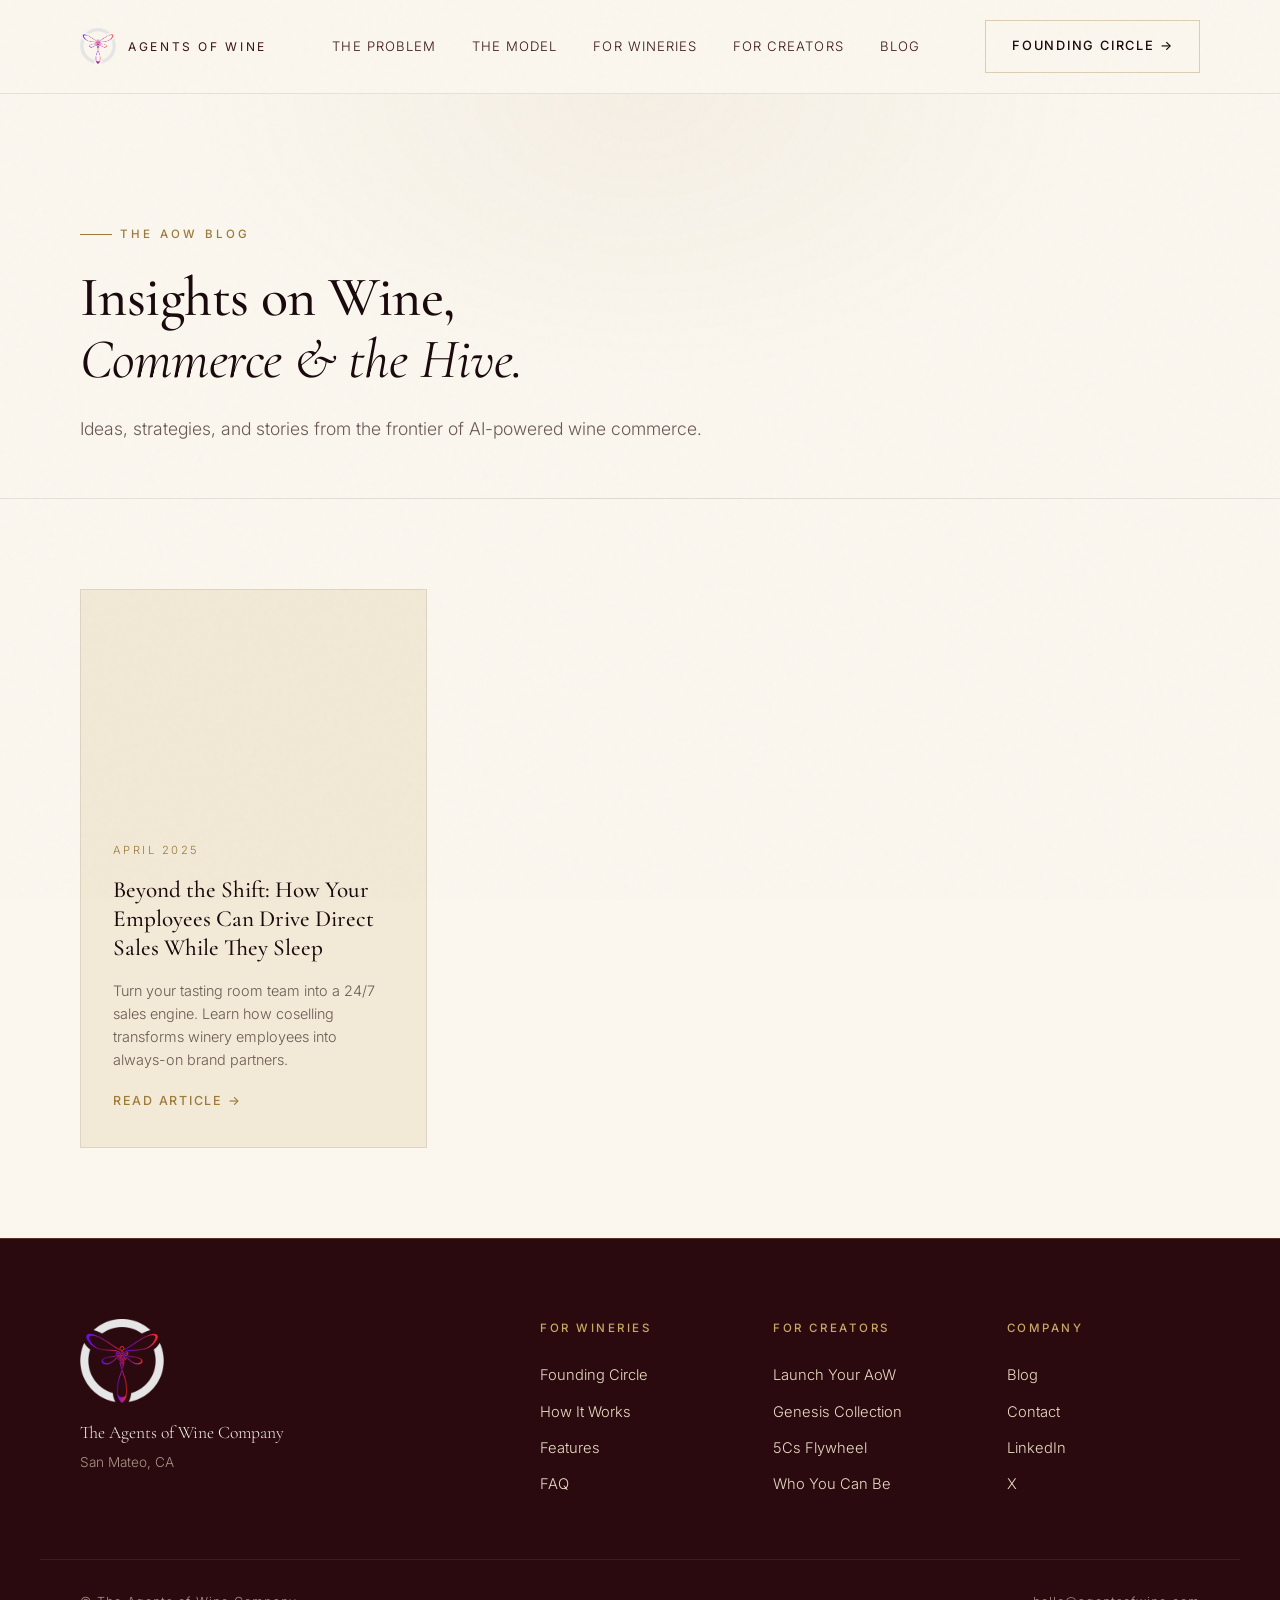
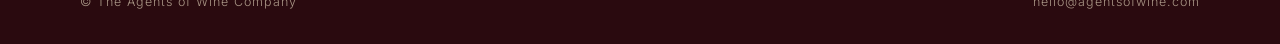
==== blog.html @ 466eae2d "Add blog section with first post: Beyond the Shift New blog index page and first article on turning " ====
<!DOCTYPE html>
<html lang="en">
<head>
  <meta charset="UTF-8" />
  <meta name="viewport" content="width=device-width, initial-scale=1.0" />
  <title>Blog — Agents of Wine</title>
  <meta name="description" content="Insights on the future of wine commerce, AI-powered advocacy, and the coselling revolution." />

  <!-- Open Graph -->
  <meta property="og:site_name" content="Agents of Wine" />
  <meta property="og:title" content="Blog — Agents of Wine" />
  <meta property="og:description" content="Insights on the future of wine commerce, AI-powered advocacy, and the coselling revolution." />
  <meta property="og:type" content="website" />
  <meta property="og:url" content="https://agentsofwine.com/blog.html" />
  <meta property="og:image" content="https://agentsofwine.com/AoW-Logo.png" />
  <meta property="og:image:type" content="image/png" />
  <meta property="og:image:width" content="840" />
  <meta property="og:image:height" content="840" />
  <meta property="og:image:alt" content="Agents of Wine logo" />

  <!-- Twitter -->
  <meta name="twitter:card" content="summary" />
  <meta name="twitter:title" content="Blog �� Agents of Wine" />
  <meta name="twitter:description" content="Insights on the future of wine commerce, AI-powered advocacy, and the coselling revolution." />
  <meta name="twitter:image" content="https://agentsofwine.com/AoW-Logo.png" />

  <link rel="icon" type="image/png" href="/AoW-Logo.png" />
  <link rel="preconnect" href="https://fonts.googleapis.com" />
  <link rel="preconnect" href="https://fonts.gstatic.com" crossorigin />
  <link href="https://fonts.googleapis.com/css2?family=Cormorant+Garamond:ital,wght@0,400;0,500;0,600;0,700;1,400&family=Inter:wght@300;400;500;600&display=swap" rel="stylesheet" />
  <link rel="stylesheet" href="styles.css" />
</head>
<body>

<div class="grain" aria-hidden="true"></div>

<!-- HEADER -->
<header class="site-header">
  <div class="container header-inner">
    <a href="index.html" class="brand">
      <img src="AoW-Logo.png" alt="Agents of Wine" class="brand-logo" />
      <span class="brand-name">Agents of Wine</span>
    </a>
    <nav class="nav" aria-label="Primary">
      <a href="index.html#problem">The Problem</a>
      <a href="index.html#model">The Model</a>
      <a href="index.html#features">For Wineries</a>
      <a href="creators.html">For Creators</a>
      <a href="blog.html">Blog</a>
    </nav>
    <a href="index.html#founding" class="btn btn-ghost">Founding Circle &rarr;</a>
  </div>
</header>

<!-- BLOG INDEX HERO -->
<section class="blog-index-hero">
  <div class="container">
    <span class="label">The AoW Blog</span>
    <h1 class="section-title">
      Insights on Wine,<br/>
      <em class="serif-italic">Commerce &amp; the Hive.</em>
    </h1>
    <p class="section-lede">
      Ideas, strategies, and stories from the frontier of AI-powered wine commerce.
    </p>
  </div>
</section>

<!-- POST LIST -->
<section class="section blog-list-section">
  <div class="container">
    <div class="blog-grid">

      <a href="blog/beyond-the-shift.html" class="blog-card">
        <div class="blog-card-img" style="background-image:url('https://images.unsplash.com/photo-1566903451935-7e8835ed3e97?auto=format&fit=crop&w=900&q=80')"></div>
        <div class="blog-card-body">
          <span class="blog-card-date">April 2025</span>
          <h2>Beyond the Shift: How Your Employees Can Drive Direct Sales While They Sleep</h2>
          <p>Turn your tasting room team into a 24/7 sales engine. Learn how coselling transforms winery employees into always-on brand partners.</p>
          <span class="blog-card-link">Read Article &rarr;</span>
        </div>
      </a>

    </div>
  </div>
</section>

<!-- FOOTER -->
<footer class="site-footer">
  <div class="container footer-inner">
    <div class="footer-brand">
      <img src="AoW-Logo.png" alt="Agents of Wine" class="brand-logo lg" />
      <p class="footer-tag">The Agents of Wine Company</p>
      <p class="footer-meta">San Mateo, CA</p>
    </div>
    <div class="footer-cols">
      <div class="footer-col">
        <h4>For Wineries</h4>
        <a href="index.html#founding">Founding Circle</a>
        <a href="index.html#model">How It Works</a>
        <a href="index.html#features">Features</a>
        <a href="index.html#faq">FAQ</a>
      </div>
      <div class="footer-col">
        <h4>For Creators</h4>
        <a href="creators.html#what">Launch Your AoW</a>
        <a href="creators.html#genesis">Genesis Collection</a>
        <a href="creators.html#flywheel">5Cs Flywheel</a>
        <a href="creators.html#personas">Who You Can Be</a>
      </div>
      <div class="footer-col">
        <h4>Company</h4>
        <a href="blog.html">Blog</a>
        <a href="mailto:hello@agentsofwine.com">Contact</a>
        <a href="#">LinkedIn</a>
        <a href="#">X</a>
      </div>
    </div>
  </div>
  <div class="container footer-bar">
    <span>&copy; The Agents of Wine Company</span>
    <span>hello@agentsofwine.com</span>
  </div>
</footer>

<script src="script.js"></script>
</body>
</html>
---- styles.css ----
/* ============================================================
   Agents of Wine — Editorial Luxury (Ivory + Wine + Gold)
   ============================================================ */

:root {
  /* Surfaces — warm ivory palette (primary) */
  --ink:        #FBF7EF;     /* page body: ivory */
  --oxblood:    #F2E9D6;     /* card surface: warm cream */
  --burgundy:   #E8DCC4;     /* alt surface: deeper cream */
  --wine:       #6B1423;     /* wine accent (unchanged) */

  /* Text on light surfaces */
  --cream:      #1A0A0D;     /* primary text: deep wine-black */
  --parchment:  #3A1519;     /* secondary text: burgundy ink */
  --muted:      #6B5A54;     /* muted body: warm taupe */

  /* Gold — deeper for readability on light */
  --gold:       #9C7A3C;     /* champagne on light */
  --gold-bright:#B8956A;

  /* Rules */
  --rule:       rgba(156, 122, 60, 0.32);
  --rule-soft:  rgba(26, 10, 13, 0.09);

  /* Dark tokens — for hero, final CTA, footer */
  --d-ink:      #0D0608;
  --d-oxblood:  #2A0A0F;
  --d-burgundy: #4A1018;
  --d-cream:    #F5EFE6;
  --d-parchment:#E8DCC4;
  --d-muted:    #A89585;
  --d-gold:     #C9A961;

  /* Type */
  --serif: "Cormorant Garamond", "Playfair Display", Georgia, serif;
  --sans:  "Inter", -apple-system, BlinkMacSystemFont, "Helvetica Neue", sans-serif;

  /* Layout */
  --maxw: 1200px;
  --pad:  clamp(1.25rem, 4vw, 2.5rem);
}

/* Reset */
*, *::before, *::after { box-sizing: border-box; margin: 0; padding: 0; }
html { -webkit-font-smoothing: antialiased; -moz-osx-font-smoothing: grayscale; scroll-behavior: smooth; }
body {
  font-family: var(--sans);
  font-weight: 300;
  line-height: 1.6;
  color: var(--cream);
  background: var(--ink);
  overflow-x: hidden;
}
img { max-width: 100%; display: block; }
a { color: inherit; text-decoration: none; }
ol, ul { list-style: none; }
em.serif-italic, .serif-italic { font-family: var(--serif); font-style: italic; font-weight: 400; }

/* Grain */
.grain {
  position: fixed; inset: 0;
  pointer-events: none;
  z-index: 999;
  opacity: 0.035;
  mix-blend-mode: multiply;
  background-image: url("data:image/svg+xml,%3Csvg viewBox='0 0 200 200' xmlns='http://www.w3.org/2000/svg'%3E%3Cfilter id='n'%3E%3CfeTurbulence type='fractalNoise' baseFrequency='0.9' numOctaves='3' /%3E%3C/filter%3E%3Crect width='100%25' height='100%25' filter='url(%23n)' /%3E%3C/svg%3E");
}

/* Layout primitives */
.container {
  width: 100%;
  max-width: var(--maxw);
  margin: 0 auto;
  padding: 0 var(--pad);
}

.section { padding: clamp(4rem, 10vh, 8rem) 0; position: relative; }

/* ============================================================
   Header — light glass
   ============================================================ */
.site-header {
  position: sticky; top: 0; z-index: 100;
  padding: 1.25rem 0;
  background: rgba(251, 247, 239, 0.82);
  backdrop-filter: blur(20px) saturate(180%);
  -webkit-backdrop-filter: blur(20px) saturate(180%);
  border-bottom: 1px solid var(--rule-soft);
}
.header-inner {
  display: flex;
  align-items: center;
  justify-content: space-between;
  gap: 2rem;
}
.brand { display: flex; align-items: center; gap: 0.75rem; }
.brand-mark {
  font-family: var(--serif);
  font-size: 1.75rem;
  font-weight: 500;
  letter-spacing: 0.02em;
  color: var(--cream);
  line-height: 1;
}
.brand-mark.lg { font-size: 3rem; }
.brand-logo { width: 36px; height: 36px; display: block; }
.brand-logo.lg { width: 84px; height: 84px; }
.hero-seal { width: 56px; height: 56px; display: block; margin: 0 auto 1.25rem; opacity: 0.9; }
.brand-name {
  font-size: 0.75rem;
  letter-spacing: 0.22em;
  text-transform: uppercase;
  color: var(--parchment);
  font-weight: 400;
}
.nav {
  display: flex;
  gap: 2.25rem;
  font-size: 0.82rem;
  letter-spacing: 0.08em;
  text-transform: uppercase;
  color: var(--parchment);
}
.nav a { transition: color .2s; }
.nav a:hover { color: var(--gold); }
@media (max-width: 860px) { .nav { display: none; } }

/* ============================================================
   Buttons
   ============================================================ */
.btn {
  display: inline-flex;
  align-items: center;
  gap: 0.5rem;
  padding: 0.95rem 1.6rem;
  font-family: var(--sans);
  font-size: 0.8rem;
  font-weight: 500;
  letter-spacing: 0.14em;
  text-transform: uppercase;
  border: 1px solid transparent;
  cursor: pointer;
  transition: all .25s ease;
  white-space: nowrap;
}
.btn-primary {
  background: var(--wine);
  color: var(--d-cream);
  border-color: var(--wine);
}
.btn-primary:hover {
  background: #8A1A2D;
  border-color: #8A1A2D;
  transform: translateY(-1px);
}
.btn-lg { padding: 1.15rem 2.2rem; font-size: 0.85rem; }
.btn-ghost {
  background: transparent;
  color: var(--cream);
  border-color: var(--rule);
}
.btn-ghost:hover { border-color: var(--gold); color: var(--gold); }
.btn-link {
  padding: 0.95rem 0;
  background: transparent;
  color: var(--parchment);
  border: none;
  border-bottom: 1px solid var(--rule);
  border-radius: 0;
}
.btn-link:hover { color: var(--gold); border-color: var(--gold); }

.cta-row {
  display: flex;
  gap: 1.5rem;
  align-items: center;
  flex-wrap: wrap;
  margin-top: 2rem;
}

/* ============================================================
   Typography primitives
   ============================================================ */
.display {
  font-family: var(--serif);
  font-weight: 500;
  font-size: clamp(2.5rem, 6.5vw, 5.5rem);
  line-height: 1.05;
  letter-spacing: -0.015em;
  color: var(--cream);
}
.section-title {
  font-family: var(--serif);
  font-weight: 500;
  font-size: clamp(2rem, 4.5vw, 3.5rem);
  line-height: 1.1;
  letter-spacing: -0.01em;
  color: var(--cream);
  margin-bottom: 1.5rem;
}
.eyebrow, .label {
  display: inline-block;
  font-size: 0.72rem;
  letter-spacing: 0.28em;
  text-transform: uppercase;
  color: var(--gold);
  font-weight: 500;
  margin-bottom: 1.5rem;
  position: relative;
  padding-left: 2.5rem;
}
.eyebrow::before, .label::before {
  content: "";
  position: absolute;
  left: 0; top: 50%;
  width: 2rem; height: 1px;
  background: var(--gold);
}
.label.gold { color: var(--gold); }
.lede {
  font-size: clamp(1rem, 1.4vw, 1.15rem);
  line-height: 1.65;
  color: var(--parchment);
  max-width: 38rem;
  font-weight: 300;
}
.section-lede { font-size: 1.1rem; line-height: 1.7; color: var(--muted); max-width: 42rem; }

.section-head { margin-bottom: 4rem; max-width: 52rem; }
.section-head.center { margin-left: auto; margin-right: auto; text-align: center; }
.section-head.center .lede,
.section-head.center .section-lede { margin-left: auto; margin-right: auto; }
.section-head.center .label { padding-left: 0; }
.section-head.center .label::before { display: none; }

/* ============================================================
   Hero — stays dramatic (dark image + veil)
   ============================================================ */
.hero {
  position: relative;
  min-height: 92vh;
  display: flex;
  align-items: center;
  padding: 7rem 0 6rem;
  overflow: hidden;
}
.hero-bg { position: absolute; inset: 0; z-index: 0; }
.hero-bg img { width: 100%; height: 100%; object-fit: cover; filter: saturate(0.85) contrast(1.05); }
.hero-veil {
  position: absolute; inset: 0;
  background:
    radial-gradient(ellipse at 20% 50%, rgba(107, 20, 35, 0.55) 0%, transparent 60%),
    linear-gradient(180deg, rgba(13, 6, 8, 0.85) 0%, rgba(13, 6, 8, 0.75) 40%, rgba(13, 6, 8, 0.95) 100%);
}
.hero-inner { position: relative; z-index: 1; max-width: 60rem; }
/* Light text overrides for hero (sits on dark backdrop) */
.hero .display { color: var(--d-cream); }
.hero .lede { color: var(--d-parchment); margin-top: 2rem; font-size: 1.2rem; max-width: 34rem; }
.hero .eyebrow { color: var(--d-gold); }
.hero .eyebrow::before { background: var(--d-gold); }
.hero-meta {
  margin-top: 3.5rem;
  display: flex;
  align-items: center;
  gap: 1.25rem;
  font-size: 0.72rem;
  letter-spacing: 0.18em;
  text-transform: uppercase;
  color: var(--d-muted);
  flex-wrap: wrap;
}
.hero-meta .dot { width: 3px; height: 3px; background: var(--d-gold); border-radius: 50%; }
/* Hero button overrides — primary stays wine */
.hero .btn-ghost { color: var(--d-cream); border-color: rgba(201, 169, 97, 0.35); }
.hero .btn-ghost:hover { color: var(--d-gold); border-color: var(--d-gold); }
.hero .btn-link { color: var(--d-parchment); border-bottom-color: rgba(201, 169, 97, 0.3); }
.hero .btn-link:hover { color: var(--d-gold); border-bottom-color: var(--d-gold); }

/* ============================================================
   Problem
   ============================================================ */
.problem { background: var(--oxblood); border-top: 1px solid var(--rule-soft); }
.problem-grid {
  display: grid;
  grid-template-columns: repeat(2, 1fr);
  gap: 1px;
  background: var(--rule-soft);
  border: 1px solid var(--rule-soft);
}
.problem-card {
  background: var(--oxblood);
  padding: 3rem 2.5rem;
  transition: background .3s;
}
.problem-card:hover { background: var(--burgundy); }
.problem-card .num {
  font-family: var(--serif);
  font-style: italic;
  font-size: 1.1rem;
  color: var(--gold);
  display: block;
  margin-bottom: 1.25rem;
}
.problem-card h3 {
  font-family: var(--serif);
  font-size: 1.6rem;
  font-weight: 500;
  line-height: 1.25;
  color: var(--cream);
  margin-bottom: 1rem;
}
.problem-card p { color: var(--muted); font-size: 0.95rem; line-height: 1.7; }
@media (max-width: 720px) { .problem-grid { grid-template-columns: 1fr; } }

/* ============================================================
   Model / Steps
   ============================================================ */
.model { background: var(--ink); }
.steps {
  display: grid;
  grid-template-columns: repeat(2, 1fr);
  gap: 3rem 4rem;
  max-width: 64rem;
  margin: 0 auto;
}
.step { display: flex; gap: 1.75rem; align-items: flex-start; }
.step-num {
  font-family: var(--serif);
  font-size: 2.75rem;
  color: var(--gold);
  line-height: 1;
  min-width: 3rem;
  border-right: 1px solid var(--rule);
  padding-right: 1.25rem;
  font-style: italic;
}
.step h3 {
  font-family: var(--serif);
  font-size: 1.5rem;
  font-weight: 500;
  color: var(--cream);
  margin-bottom: 0.75rem;
}
.step p { color: var(--muted); font-size: 0.95rem; line-height: 1.7; }
@media (max-width: 820px) { .steps { grid-template-columns: 1fr; gap: 2.5rem; } }

.trust-bar {
  margin-top: 5rem;
  padding: 1.5rem 2rem;
  border-top: 1px solid var(--rule);
  border-bottom: 1px solid var(--rule);
  display: flex;
  justify-content: center;
  align-items: center;
  gap: 2rem;
  font-size: 0.72rem;
  letter-spacing: 0.24em;
  text-transform: uppercase;
  color: var(--parchment);
  flex-wrap: wrap;
}
.trust-bar .sep { color: var(--gold); }

/* ============================================================
   Features
   ============================================================ */
.features { background: var(--oxblood); }
.features-grid {
  display: grid;
  grid-template-columns: repeat(3, 1fr);
  gap: 1px;
  background: var(--rule-soft);
  border: 1px solid var(--rule-soft);
}
.feature {
  background: var(--oxblood);
  padding: 2.75rem 2.25rem;
  transition: background .3s;
  position: relative;
}
.feature:hover { background: var(--burgundy); }
.feature-tag {
  display: inline-block;
  font-size: 0.65rem;
  letter-spacing: 0.22em;
  text-transform: uppercase;
  color: var(--gold);
  border: 1px solid var(--rule);
  padding: 0.3rem 0.75rem;
  margin-bottom: 1.5rem;
}
.feature h3 {
  font-family: var(--serif);
  font-size: 1.55rem;
  font-weight: 500;
  color: var(--cream);
  margin-bottom: 0.9rem;
  line-height: 1.25;
}
.feature p { color: var(--muted); font-size: 0.9rem; line-height: 1.7; }
@media (max-width: 960px) { .features-grid { grid-template-columns: repeat(2, 1fr); } }
@media (max-width: 640px) { .features-grid { grid-template-columns: 1fr; } }

/* ============================================================
   Collections
   ============================================================ */
.collections { background: var(--ink); }
.collections-grid {
  display: grid;
  grid-template-columns: repeat(3, 1fr);
  gap: 2rem;
}
.collection { transition: transform .4s ease; }
.collection:hover { transform: translateY(-6px); }
.collection-img {
  width: 100%;
  aspect-ratio: 4 / 5;
  background-size: cover;
  background-position: center;
  margin-bottom: 1.25rem;
  filter: saturate(0.9) contrast(1.05);
  position: relative;
}
.collection-img::after {
  content: "";
  position: absolute; inset: 0;
  background: linear-gradient(180deg, transparent 60%, rgba(26, 10, 13, 0.35) 100%);
}
.collection h3 {
  font-family: var(--serif);
  font-size: 1.4rem;
  font-weight: 500;
  color: var(--cream);
  margin-bottom: 0.5rem;
}
.collection p { color: var(--muted); font-size: 0.9rem; line-height: 1.6; }
@media (max-width: 960px) { .collections-grid { grid-template-columns: repeat(2, 1fr); } }
@media (max-width: 640px) { .collections-grid { grid-template-columns: 1fr; } }

/* ============================================================
   Founding Circle — warm cream gradient with wine accent
   ============================================================ */
.founding {
  background: linear-gradient(135deg, var(--burgundy) 0%, var(--oxblood) 60%, var(--ink) 100%);
  border-top: 1px solid var(--rule);
  border-bottom: 1px solid var(--rule);
  position: relative;
}
.founding::before {
  content: "";
  position: absolute;
  top: 0; right: 0; width: 40%; height: 100%;
  background: radial-gradient(ellipse at top right, rgba(107, 20, 35, 0.08), transparent 60%);
  pointer-events: none;
}
.founding-inner {
  display: grid;
  grid-template-columns: 1.15fr 1fr;
  gap: 5rem;
  align-items: center;
  position: relative;
}
.founding-list {
  display: flex;
  flex-direction: column;
  gap: 1rem;
}
.founding-list li {
  display: flex;
  align-items: flex-start;
  gap: 1rem;
  padding: 1.1rem 1.25rem;
  border-left: 1px solid var(--rule);
  background: rgba(251, 247, 239, 0.5);
  color: var(--parchment);
  font-size: 0.95rem;
  line-height: 1.5;
  transition: all .2s;
}
.founding-list li:hover { border-left-color: var(--wine); background: rgba(251, 247, 239, 0.85); }
.founding-list li span { color: var(--gold); flex-shrink: 0; font-size: 0.9rem; }
@media (max-width: 900px) { .founding-inner { grid-template-columns: 1fr; gap: 3rem; } }

/* ============================================================
   FAQ
   ============================================================ */
.faq { background: var(--ink); }
.faq-list { max-width: 56rem; }
.faq-item {
  border-bottom: 1px solid var(--rule);
  padding: 0.25rem 0;
}
.faq-item:first-child { border-top: 1px solid var(--rule); }
.faq-item summary {
  cursor: pointer;
  padding: 1.75rem 0;
  display: flex;
  justify-content: space-between;
  align-items: center;
  gap: 2rem;
  font-family: var(--serif);
  font-size: clamp(1.1rem, 1.8vw, 1.4rem);
  font-weight: 500;
  color: var(--cream);
  list-style: none;
  transition: color .2s;
}
.faq-item summary::-webkit-details-marker { display: none; }
.faq-item summary:hover { color: var(--wine); }
.faq-item .chev {
  font-family: var(--sans);
  font-size: 1.5rem;
  font-weight: 300;
  color: var(--gold);
  transition: transform .3s ease;
  line-height: 1;
}
.faq-item[open] .chev { transform: rotate(45deg); }
.faq-item p {
  padding: 0 0 1.75rem;
  color: var(--muted);
  font-size: 1rem;
  line-height: 1.7;
  max-width: 48rem;
}

/* ============================================================
   Final CTA — stays dramatic (dark image + veil)
   ============================================================ */
.final-cta {
  position: relative;
  padding: 9rem 0;
  overflow: hidden;
  text-align: center;
}
.final-bg { position: absolute; inset: 0; z-index: 0; }
.final-bg img { width: 100%; height: 100%; object-fit: cover; filter: saturate(0.7); }
.final-veil {
  position: absolute; inset: 0;
  background:
    radial-gradient(ellipse at center, rgba(107, 20, 35, 0.4) 0%, transparent 70%),
    linear-gradient(180deg, rgba(13, 6, 8, 0.9) 0%, rgba(13, 6, 8, 0.8) 100%);
}
.final-inner { position: relative; z-index: 1; max-width: 48rem; margin: 0 auto; }
.final-cta .eyebrow { padding-left: 0; color: var(--d-gold); }
.final-cta .eyebrow::before { display: none; }
.final-cta .display { color: var(--d-cream); margin-bottom: 2rem; }
.final-cta .lede { color: var(--d-parchment); margin: 0 auto 2.5rem; text-align: center; }
.final-cta .btn { margin: 0 auto; }

/* ============================================================
   Footer — dark bookend
   ============================================================ */
.site-footer {
  background: var(--d-oxblood);
  border-top: 1px solid rgba(201, 169, 97, 0.25);
  padding: 5rem 0 2rem;
  color: var(--d-parchment);
}
.site-footer .brand-mark { color: var(--d-cream); }
.footer-inner {
  display: grid;
  grid-template-columns: 1.2fr 2fr;
  gap: 4rem;
  padding-bottom: 3.5rem;
}
.footer-tag {
  font-family: var(--serif);
  font-size: 1.1rem;
  color: var(--d-cream);
  margin-top: 1rem;
}
.footer-meta { color: var(--d-muted); font-size: 0.85rem; margin-top: 0.25rem; }
.footer-cols {
  display: grid;
  grid-template-columns: repeat(3, 1fr);
  gap: 2.5rem;
}
.footer-col h4 {
  font-size: 0.72rem;
  letter-spacing: 0.22em;
  text-transform: uppercase;
  color: var(--d-gold);
  font-weight: 500;
  margin-bottom: 1.25rem;
}
.footer-col a {
  display: block;
  font-size: 0.92rem;
  color: var(--d-parchment);
  padding: 0.4rem 0;
  transition: color .2s;
}
.footer-col a:hover { color: var(--d-gold); }
.footer-soon {
  display: flex;
  align-items: center;
  gap: 0.75rem;
  font-size: 0.92rem;
  color: var(--d-muted);
  padding: 0.4rem 0;
  cursor: default;
}
.footer-soon em {
  font-family: var(--serif);
  font-style: italic;
  font-size: 0.7rem;
  letter-spacing: 0.12em;
  text-transform: uppercase;
  color: var(--d-gold);
  border: 1px solid rgba(201, 169, 97, 0.22);
  padding: 0.1rem 0.5rem;
}
.footer-bar {
  padding-top: 2rem;
  border-top: 1px solid rgba(245, 239, 230, 0.08);
  display: flex;
  justify-content: space-between;
  font-size: 0.78rem;
  color: var(--d-muted);
  letter-spacing: 0.08em;
  flex-wrap: wrap;
  gap: 1rem;
}
@media (max-width: 820px) {
  .footer-inner { grid-template-columns: 1fr; gap: 2.5rem; }
  .footer-cols { grid-template-columns: 1fr 1fr; }
}

/* ============================================================
   Creators Page — Earnings
   ============================================================ */
.earnings { background: var(--oxblood); border-top: 1px solid var(--rule-soft); }
.earnings-grid {
  display: grid;
  grid-template-columns: 1.1fr 1fr;
  gap: 5rem;
  align-items: center;
}
.big-stat {
  display: flex;
  align-items: baseline;
  gap: 1rem;
  margin: 1.5rem 0 2rem;
}
.big-stat .amount {
  font-family: var(--serif);
  font-size: clamp(4rem, 10vw, 7.5rem);
  font-weight: 500;
  line-height: 1;
  color: var(--wine);
  letter-spacing: -0.02em;
}
.big-stat .per {
  font-size: 0.8rem;
  letter-spacing: 0.22em;
  text-transform: uppercase;
  color: var(--parchment);
}
.hashtag {
  font-family: var(--serif);
  font-style: italic;
  font-size: 1rem;
  color: var(--gold);
  margin-top: 1.5rem;
  letter-spacing: 0.05em;
}
.sub-title {
  font-family: var(--serif);
  font-size: 1.75rem;
  font-weight: 500;
  color: var(--cream);
  margin-bottom: 1.75rem;
  padding-bottom: 1rem;
  border-bottom: 1px solid var(--rule);
}
.reason-list { display: flex; flex-direction: column; gap: 1.75rem; }
.reason-list li { display: flex; gap: 1.25rem; align-items: flex-start; }
.reason-num {
  font-family: var(--serif);
  font-style: italic;
  color: var(--gold);
  font-size: 0.95rem;
  padding-top: 0.2rem;
  min-width: 1.5rem;
}
.reason-list strong {
  font-family: var(--serif);
  font-size: 1.2rem;
  font-weight: 500;
  color: var(--cream);
  display: block;
  margin-bottom: 0.3rem;
}
.reason-list p { color: var(--muted); font-size: 0.92rem; line-height: 1.6; }
@media (max-width: 900px) { .earnings-grid { grid-template-columns: 1fr; gap: 3rem; } }

/* ============================================================
   5Cs Flywheel
   ============================================================ */
.flywheel { background: var(--ink); }
.flywheel-grid {
  display: grid;
  grid-template-columns: repeat(5, 1fr);
  gap: 1.5rem;
}
.c-card {
  padding: 2.25rem 1.5rem;
  border: 1px solid var(--rule-soft);
  background: var(--oxblood);
  transition: all .3s;
  position: relative;
}
.c-card:hover { border-color: var(--gold); transform: translateY(-4px); }
.c-letter {
  font-family: var(--serif);
  font-size: 3.5rem;
  line-height: 1;
  color: var(--gold);
  display: block;
  margin-bottom: 1rem;
  font-weight: 500;
}
.c-card h3 {
  font-family: var(--serif);
  font-size: 1.3rem;
  font-weight: 500;
  color: var(--cream);
  margin-bottom: 0.75rem;
}
.c-card p { color: var(--muted); font-size: 0.88rem; line-height: 1.6; }
@media (max-width: 1060px) { .flywheel-grid { grid-template-columns: repeat(3, 1fr); } }
@media (max-width: 680px) { .flywheel-grid { grid-template-columns: 1fr 1fr; } }
@media (max-width: 680px) {
  .brand-logo { width: 28px; height: 28px; }
  .brand-logo.lg { width: 64px; height: 64px; }
  .hero-seal { width: 48px; height: 48px; }
}

/* ============================================================
   Personas
   ============================================================ */
.personas { background: var(--oxblood); border-top: 1px solid var(--rule-soft); }
.personas-grid {
  display: grid;
  grid-template-columns: repeat(3, 1fr);
  gap: 1px;
  background: var(--rule-soft);
  border: 1px solid var(--rule-soft);
}
.persona {
  background: var(--oxblood);
  padding: 2.75rem 2.25rem;
  transition: background .3s;
}
.persona:hover { background: var(--burgundy); }
.persona-num {
  font-family: var(--serif);
  font-style: italic;
  color: var(--gold);
  font-size: 1.1rem;
  display: block;
  margin-bottom: 1.25rem;
  border-bottom: 1px solid var(--rule);
  padding-bottom: 0.9rem;
  letter-spacing: 0.1em;
}
.persona h3 {
  font-family: var(--serif);
  font-size: 1.65rem;
  font-weight: 500;
  color: var(--cream);
  margin-bottom: 0.9rem;
}
.persona p { color: var(--muted); font-size: 0.92rem; line-height: 1.65; }
@media (max-width: 900px) { .personas-grid { grid-template-columns: repeat(2, 1fr); } }
@media (max-width: 600px) { .personas-grid { grid-template-columns: 1fr; } }

/* ============================================================
   Genesis Pricing
   ============================================================ */
.genesis {
  background:
    radial-gradient(ellipse at top, rgba(156, 122, 60, 0.08), transparent 60%),
    var(--ink);
  border-top: 1px solid var(--rule);
  border-bottom: 1px solid var(--rule);
}
.tiers {
  display: grid;
  grid-template-columns: 1fr 1fr;
  gap: 2rem;
  max-width: 54rem;
  margin: 0 auto 5rem;
}
.tier {
  padding: 3rem 2.5rem;
  border: 1px solid var(--rule);
  background: var(--oxblood);
  display: flex;
  flex-direction: column;
  position: relative;
  transition: all .3s;
}
.tier:hover { border-color: var(--gold); }
.tier.featured {
  background: linear-gradient(180deg, var(--burgundy) 0%, var(--oxblood) 100%);
  border-color: var(--gold);
}
.tier.featured::before {
  content: "Most Popular";
  position: absolute;
  top: -0.7rem; left: 50%;
  transform: translateX(-50%);
  background: var(--wine);
  color: var(--d-cream);
  font-size: 0.65rem;
  letter-spacing: 0.22em;
  text-transform: uppercase;
  font-weight: 600;
  padding: 0.35rem 1rem;
}
.tier-label {
  font-size: 0.72rem;
  letter-spacing: 0.22em;
  text-transform: uppercase;
  color: var(--gold);
  margin-bottom: 1.5rem;
}
.tier-price { display: flex; align-items: baseline; gap: 0.75rem; margin-bottom: 1.25rem; }
.tier-price .amount {
  font-family: var(--serif);
  font-size: 3.5rem;
  font-weight: 500;
  color: var(--cream);
  line-height: 1;
  letter-spacing: -0.01em;
}
.tier-price .period { font-size: 0.85rem; color: var(--muted); letter-spacing: 0.05em; }
.tier-desc { color: var(--muted); font-size: 0.92rem; line-height: 1.65; margin-bottom: 1.75rem; }
.tier-list {
  margin-bottom: 2rem;
  padding-top: 1.25rem;
  border-top: 1px solid var(--rule-soft);
  display: flex;
  flex-direction: column;
  gap: 0.7rem;
  flex: 1;
}
.tier-list li {
  color: var(--parchment);
  font-size: 0.9rem;
  padding-left: 1.25rem;
  position: relative;
}
.tier-list li::before {
  content: "✦";
  position: absolute;
  left: 0;
  color: var(--gold);
  font-size: 0.75rem;
}
.tier .btn { justify-content: center; width: 100%; }
@media (max-width: 720px) { .tiers { grid-template-columns: 1fr; } }

.genesis-why {
  display: grid;
  grid-template-columns: repeat(3, 1fr);
  gap: 3rem;
  max-width: 60rem;
  margin: 0 auto;
  padding-top: 3rem;
  border-top: 1px solid var(--rule-soft);
}
.why-item { text-align: left; }
.why-num {
  font-family: var(--serif);
  font-style: italic;
  color: var(--gold);
  font-size: 0.95rem;
  display: block;
  margin-bottom: 0.75rem;
}
.why-item h4 {
  font-family: var(--serif);
  font-size: 1.25rem;
  font-weight: 500;
  color: var(--cream);
  margin-bottom: 0.5rem;
}
.why-item p { color: var(--muted); font-size: 0.88rem; line-height: 1.6; }
@media (max-width: 760px) { .genesis-why { grid-template-columns: 1fr; gap: 2rem; } }

/* ============================================================
   Economy
   ============================================================ */
.economy { background: var(--ink); }
.economy-grid {
  display: grid;
  grid-template-columns: repeat(4, 1fr);
  gap: 1.5rem;
}
.economy-card {
  padding: 2.5rem 1.75rem;
  border-top: 1px solid var(--gold);
  background: var(--oxblood);
}
.economy-stat {
  font-family: var(--serif);
  font-size: 3rem;
  font-weight: 500;
  color: var(--wine);
  line-height: 1;
  display: block;
  margin-bottom: 1.25rem;
  letter-spacing: -0.01em;
}
.economy-card h4 {
  font-family: var(--serif);
  font-size: 1.2rem;
  font-weight: 500;
  color: var(--cream);
  margin-bottom: 0.6rem;
}
.economy-card p { color: var(--muted); font-size: 0.85rem; line-height: 1.6; }
@media (max-width: 960px) { .economy-grid { grid-template-columns: repeat(2, 1fr); } }
@media (max-width: 540px) { .economy-grid { grid-template-columns: 1fr; } }

/* ============================================================
   Invite-to-Earn
   ============================================================ */
.invite {
  background: linear-gradient(135deg, var(--burgundy) 0%, var(--oxblood) 70%, var(--ink) 100%);
  border-top: 1px solid var(--rule);
  border-bottom: 1px solid var(--rule);
}
.invite-inner {
  display: grid;
  grid-template-columns: 1fr 1fr;
  gap: 5rem;
  align-items: center;
}
.invite-list { display: flex; flex-direction: column; gap: 1.5rem; }
.invite-list li {
  display: flex;
  align-items: center;
  gap: 2rem;
  padding: 1.5rem 1.75rem;
  background: rgba(251, 247, 239, 0.6);
  border-left: 2px solid var(--wine);
}
.invite-stat {
  font-family: var(--serif);
  font-size: 3rem;
  font-weight: 500;
  color: var(--wine);
  line-height: 1;
  min-width: 5rem;
  letter-spacing: -0.01em;
}
.invite-list strong {
  font-family: var(--serif);
  font-size: 1.2rem;
  font-weight: 500;
  color: var(--cream);
  display: block;
  margin-bottom: 0.25rem;
}
.invite-list p { color: var(--muted); font-size: 0.88rem; line-height: 1.5; }
@media (max-width: 900px) { .invite-inner { grid-template-columns: 1fr; gap: 3rem; } }

/* ============================================================
   Why Launch AoW / Infinite Avatars
   ============================================================ */
.why-launch { background: var(--ink); }
.infinite-avatars { background: var(--oxblood); border-top: 1px solid var(--rule-soft); }
.flywheel-grid.three { grid-template-columns: repeat(3, 1fr); }
@media (max-width: 900px) { .flywheel-grid.three { grid-template-columns: 1fr; } }

.pullquote {
  max-width: 48rem;
  margin: 4rem auto 0;
  padding: 2rem 2.5rem;
  text-align: center;
  font-family: var(--serif);
  font-size: clamp(1.15rem, 1.8vw, 1.4rem);
  line-height: 1.55;
  color: var(--parchment);
  border-top: 1px solid var(--rule);
  border-bottom: 1px solid var(--rule);
  position: relative;
}
.pullquote::before,
.pullquote::after {
  content: "✦";
  position: absolute;
  left: 50%;
  transform: translateX(-50%);
  color: var(--gold);
  background: var(--ink);
  padding: 0 1rem;
  font-size: 0.8rem;
}
.pullquote::before { top: -0.6rem; }
.pullquote::after { bottom: -0.6rem; }

/* ============================================================
   Blog — Index
   ============================================================ */
.blog-index-hero {
  padding: clamp(6rem, 14vh, 10rem) 0 clamp(3rem, 6vh, 5rem);
  background:
    radial-gradient(ellipse at top, rgba(156, 122, 60, 0.06), transparent 50%),
    var(--ink);
  border-bottom: 1px solid var(--rule-soft);
}
.blog-list-section { background: var(--ink); }
.blog-grid {
  display: grid;
  grid-template-columns: repeat(auto-fill, minmax(340px, 1fr));
  gap: 2.5rem;
}
.blog-card {
  display: flex;
  flex-direction: column;
  border: 1px solid var(--rule-soft);
  background: var(--oxblood);
  transition: all .3s;
  overflow: hidden;
}
.blog-card:hover { border-color: var(--gold); transform: translateY(-4px); }
.blog-card-img {
  height: 220px;
  background-size: cover;
  background-position: center;
}
.blog-card-body {
  padding: 2rem 2rem 2.25rem;
  display: flex;
  flex-direction: column;
  flex: 1;
}
.blog-card-date {
  font-size: 0.7rem;
  letter-spacing: 0.22em;
  text-transform: uppercase;
  color: var(--gold);
  margin-bottom: 1rem;
}
.blog-card h2 {
  font-family: var(--serif);
  font-size: 1.45rem;
  font-weight: 500;
  line-height: 1.25;
  color: var(--cream);
  margin-bottom: 1rem;
}
.blog-card p {
  color: var(--muted);
  font-size: 0.9rem;
  line-height: 1.6;
  flex: 1;
}
.blog-card-link {
  display: inline-block;
  margin-top: 1.25rem;
  font-size: 0.78rem;
  letter-spacing: 0.14em;
  text-transform: uppercase;
  color: var(--gold);
  font-weight: 500;
  transition: color .2s;
}
.blog-card:hover .blog-card-link { color: var(--wine); }

/* ============================================================
   Blog — Article
   ============================================================ */
.blog-hero {
  position: relative;
  min-height: 60vh;
  display: flex;
  align-items: flex-end;
  padding: 6rem 0 4rem;
  overflow: hidden;
}
.blog-hero-bg { position: absolute; inset: 0; z-index: 0; }
.blog-hero-bg img {
  width: 100%; height: 100%;
  object-fit: cover;
  filter: saturate(0.8) contrast(1.05);
}
.blog-hero-veil {
  position: absolute; inset: 0;
  background: linear-gradient(to top, rgba(13, 6, 8, 0.92) 0%, rgba(13, 6, 8, 0.5) 50%, rgba(13, 6, 8, 0.25) 100%);
}
.blog-hero-inner {
  position: relative; z-index: 1;
  max-width: 48rem;
}
.blog-hero-inner .display {
  font-size: clamp(2rem, 5vw, 3.8rem);
  color: var(--d-cream);
}
.blog-hero-inner .label { color: var(--d-gold); }
.blog-hero-inner .label::before { background: var(--d-gold); }
.blog-meta {
  display: flex;
  align-items: center;
  gap: 1rem;
  margin-top: 1.75rem;
  font-size: 0.82rem;
  letter-spacing: 0.08em;
  text-transform: uppercase;
  color: var(--d-muted);
}
.blog-meta .dot {
  width: 4px; height: 4px;
  border-radius: 50%;
  background: var(--d-gold);
}

.blog-article {
  padding: clamp(4rem, 8vh, 6rem) 0;
  background: var(--ink);
}
.blog-container {
  max-width: 42rem;
}

.blog-article h2 {
  font-family: var(--serif);
  font-size: clamp(1.6rem, 3vw, 2.2rem);
  font-weight: 500;
  line-height: 1.15;
  color: var(--cream);
  margin-top: 3.5rem;
  margin-bottom: 1.25rem;
  letter-spacing: -0.01em;
}
.blog-article h2:first-child,
.blog-subtitle {
  margin-top: 0;
}
.blog-subtitle {
  font-family: var(--serif) !important;
  font-size: clamp(1.35rem, 2.5vw, 1.75rem) !important;
  font-weight: 500;
  font-style: italic;
  color: var(--gold) !important;
  margin-bottom: 2rem !important;
}

.blog-article h3 {
  font-family: var(--serif);
  font-size: 1.3rem;
  font-weight: 500;
  color: var(--cream);
  margin-top: 2.5rem;
  margin-bottom: 0.75rem;
}
.blog-article p {
  font-size: 1.05rem;
  line-height: 1.75;
  color: var(--parchment);
  margin-bottom: 1.25rem;
}
.blog-article ul {
  margin-bottom: 1.5rem;
  padding-left: 0;
}
.blog-article ul li {
  position: relative;
  padding-left: 1.5rem;
  font-size: 1rem;
  line-height: 1.7;
  color: var(--parchment);
  margin-bottom: 0.4rem;
}
.blog-article ul li::before {
  content: "\2726";
  position: absolute;
  left: 0;
  color: var(--gold);
  font-size: 0.7rem;
  top: 0.35rem;
}
.blog-article strong { color: var(--cream); font-weight: 500; }
.blog-article em { font-family: var(--serif); font-style: italic; }

.blog-article blockquote {
  margin: 2rem 0;
  padding: 1.75rem 2rem;
  border-left: 3px solid var(--gold);
  background: var(--oxblood);
  font-family: var(--serif);
  font-size: 1.15rem;
  font-style: italic;
  line-height: 1.6;
  color: var(--parchment);
}

.blog-pullquote {
  font-family: var(--serif) !important;
  font-size: 1.25rem !important;
  font-style: italic;
  line-height: 1.5 !important;
  color: var(--gold) !important;
  text-align: center;
  padding: 2rem 0;
  margin: 2.5rem 0 !important;
  border-top: 1px solid var(--rule);
  border-bottom: 1px solid var(--rule);
}

.blog-shifts {
  padding: 1.5rem 2rem;
  background: var(--oxblood);
  border-left: 3px solid var(--wine);
  margin: 1.5rem 0 2rem;
}
.blog-shifts p {
  font-size: 1rem !important;
  margin-bottom: 0.5rem !important;
  color: var(--parchment) !important;
}
.blog-shifts p:last-child { margin-bottom: 0 !important; }

.blog-cta {
  margin-top: 4rem;
  padding-top: 3rem;
  border-top: 1px solid var(--rule);
  text-align: center;
}
.blog-cta h3 {
  font-family: var(--serif);
  font-size: 1.5rem;
  font-weight: 500;
  color: var(--cream);
  margin-top: 0;
  margin-bottom: 0.5rem;
}
.blog-cta .cta-row { justify-content: center; }
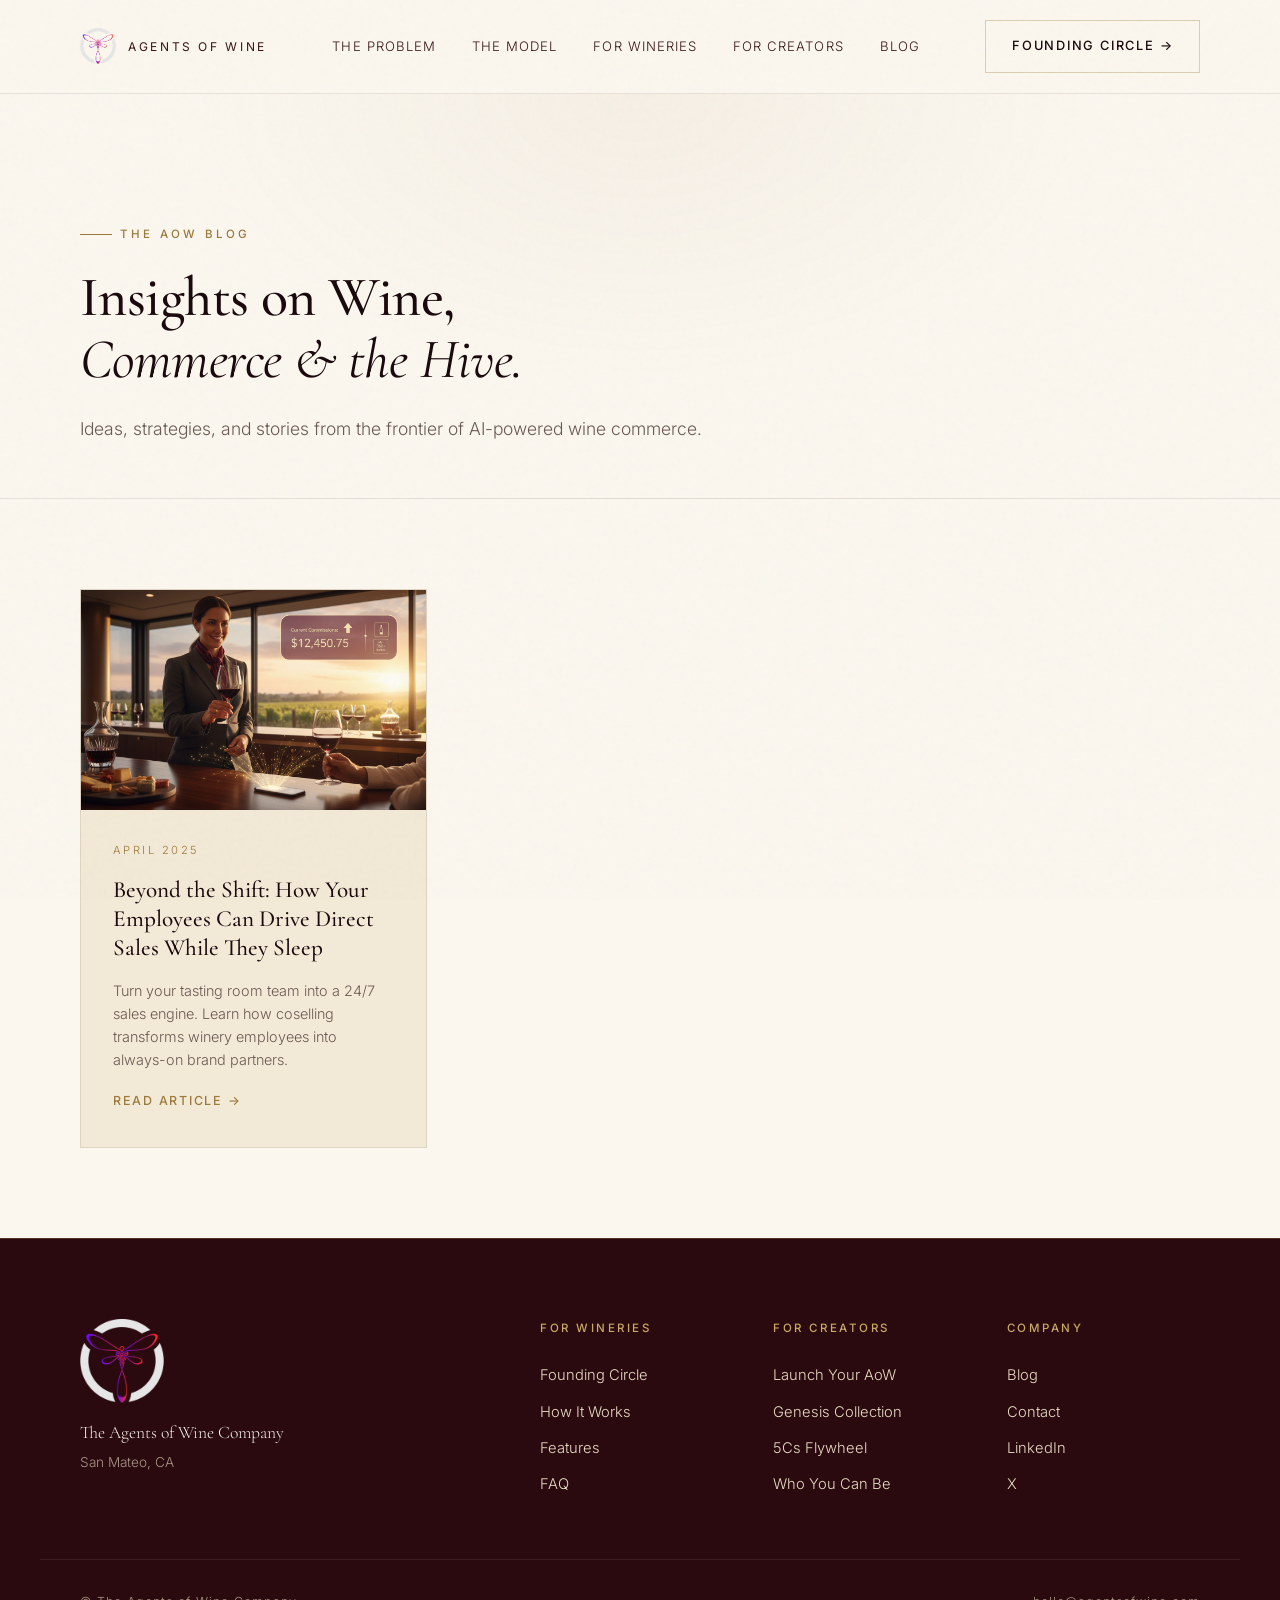
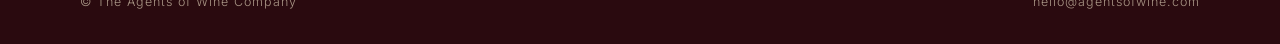
==== commit 02049b55: "Add tasting room staff images to blog post Replace Unsplash placeholder with custom AoW images: host" ====
--- a/blog.html
+++ b/blog.html
@@ -72,7 +72,7 @@
     <div class="blog-grid">
 
       <a href="blog/beyond-the-shift.html" class="blog-card">
-        <div class="blog-card-img" style="background-image:url('https://images.unsplash.com/photo-1566903451935-7e8835ed3e97?auto=format&fit=crop&w=900&q=80')"></div>
+        <div class="blog-card-img" style="background-image:url('AoW%20-%20Tasting%20Room%20Staff%20-%2001.png')"></div>
         <div class="blog-card-body">
           <span class="blog-card-date">April 2025</span>
           <h2>Beyond the Shift: How Your Employees Can Drive Direct Sales While They Sleep</h2>
--- a/styles.css
+++ b/styles.css
@@ -1226,6 +1226,14 @@
 }
 .blog-shifts p:last-child { margin-bottom: 0 !important; }
 
+.blog-figure {
+  margin: 2.5rem 0;
+}
+.blog-figure img {
+  width: 100%;
+  border: 1px solid var(--rule-soft);
+}
+
 .blog-cta {
   margin-top: 4rem;
   padding-top: 3rem;
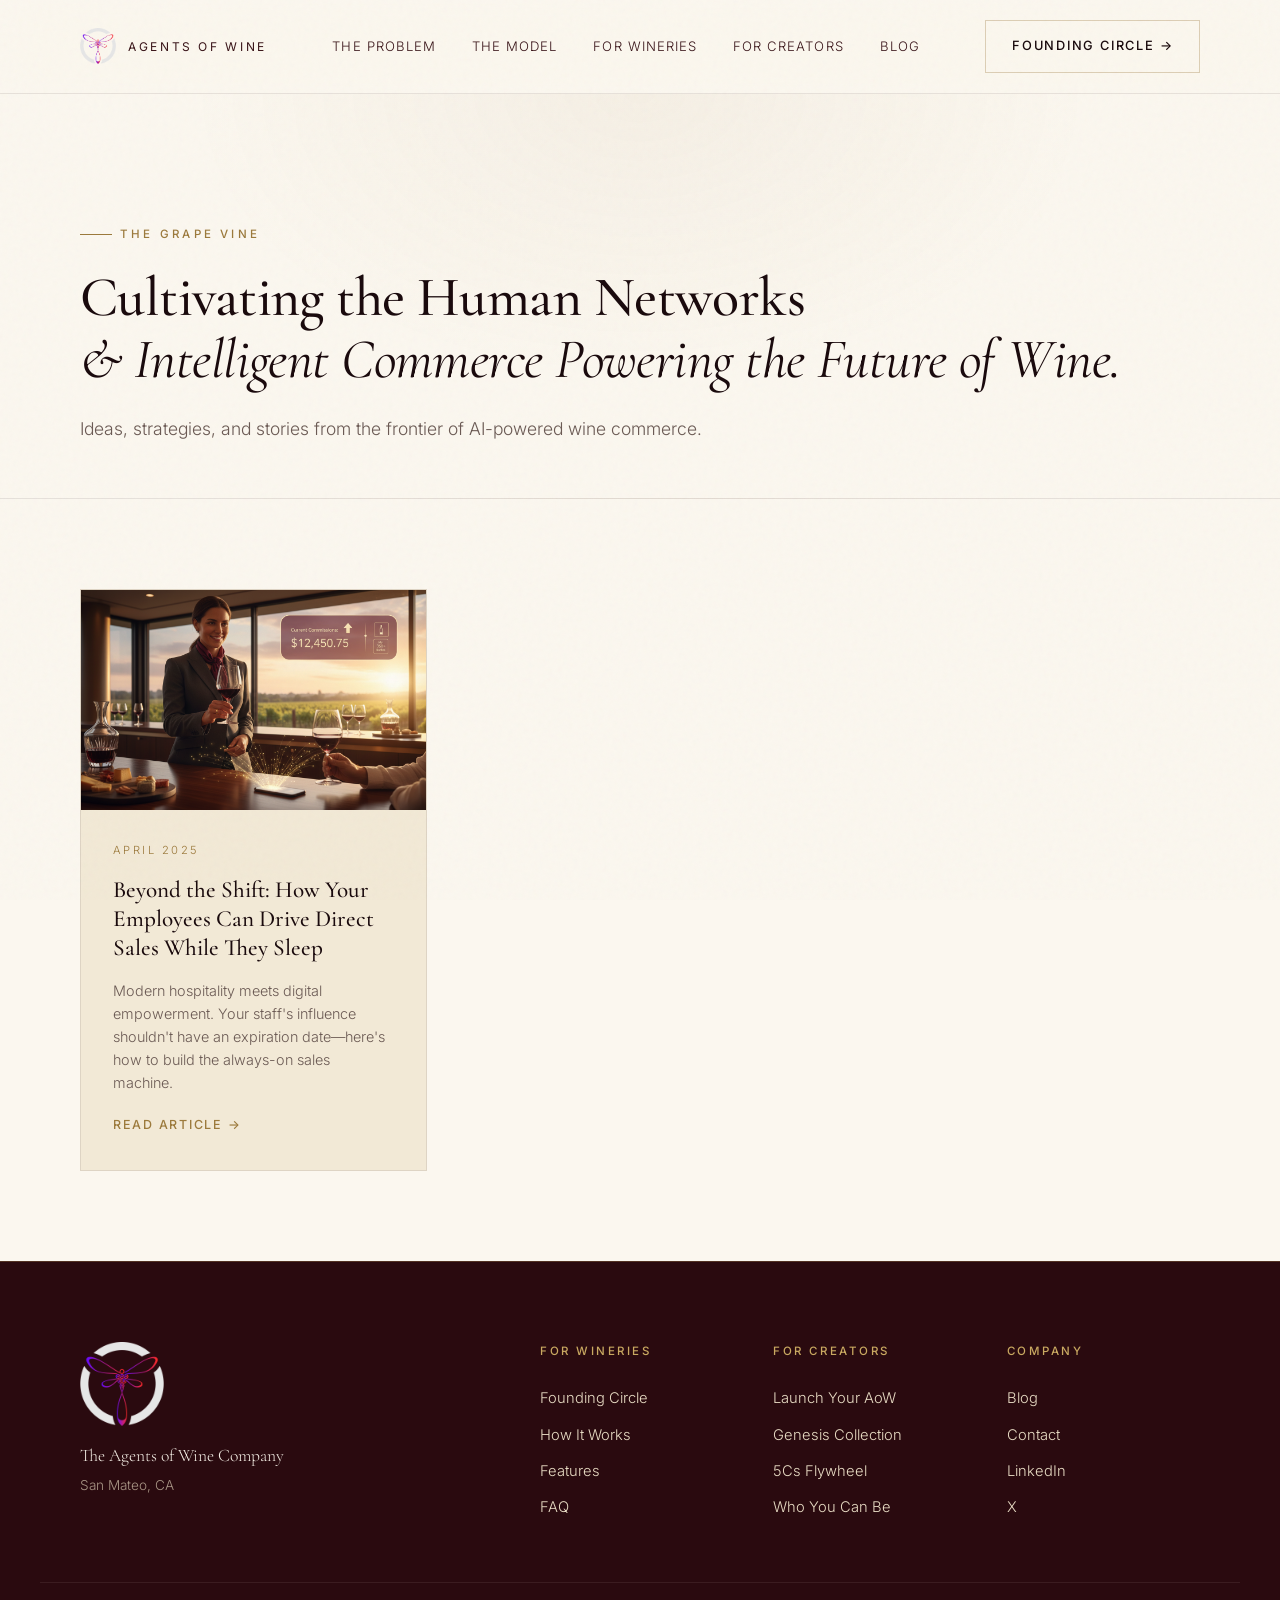
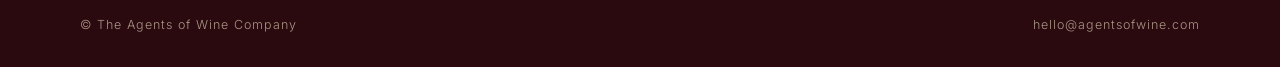
==== commit 05000620: "Replace blog copy with tighter Grape Vine version New editorial voice, branded blog name, and stream" ====
--- a/blog.html
+++ b/blog.html
@@ -55,10 +55,10 @@
 <!-- BLOG INDEX HERO -->
 <section class="blog-index-hero">
   <div class="container">
-    <span class="label">The AoW Blog</span>
+    <span class="label">The Grape Vine</span>
     <h1 class="section-title">
-      Insights on Wine,<br/>
-      <em class="serif-italic">Commerce &amp; the Hive.</em>
+      Cultivating the Human Networks<br/>
+      <em class="serif-italic">&amp; Intelligent Commerce Powering the Future of Wine.</em>
     </h1>
     <p class="section-lede">
       Ideas, strategies, and stories from the frontier of AI-powered wine commerce.
@@ -76,7 +76,7 @@
         <div class="blog-card-body">
           <span class="blog-card-date">April 2025</span>
           <h2>Beyond the Shift: How Your Employees Can Drive Direct Sales While They Sleep</h2>
-          <p>Turn your tasting room team into a 24/7 sales engine. Learn how coselling transforms winery employees into always-on brand partners.</p>
+          <p>Modern hospitality meets digital empowerment. Your staff's influence shouldn't have an expiration date&mdash;here's how to build the always-on sales machine.</p>
           <span class="blog-card-link">Read Article &rarr;</span>
         </div>
       </a>
@@ -112,8 +112,8 @@
         <h4>Company</h4>
         <a href="blog.html">Blog</a>
         <a href="mailto:hello@agentsofwine.com">Contact</a>
-        <a href="#">LinkedIn</a>
-        <a href="#">X</a>
+        <a href="https://www.linkedin.com/company/agents-of-wine">LinkedIn</a>
+        <a href="https://x.com/AgentsOfWine">X</a>
       </div>
     </div>
   </div>
--- a/styles.css
+++ b/styles.css
@@ -1186,6 +1186,31 @@
   top: 0.35rem;
 }
 .blog-article strong { color: var(--cream); font-weight: 500; }
+.blog-article ol.blog-numbered {
+  margin-bottom: 1.5rem;
+  padding-left: 0;
+  counter-reset: blog-step;
+}
+.blog-article ol.blog-numbered li {
+  position: relative;
+  padding-left: 1.5rem;
+  font-size: 1rem;
+  line-height: 1.7;
+  color: var(--parchment);
+  margin-bottom: 0.75rem;
+  counter-increment: blog-step;
+  list-style: none;
+}
+.blog-article ol.blog-numbered li::before {
+  content: counter(blog-step);
+  position: absolute;
+  left: 0;
+  color: var(--gold);
+  font-family: var(--serif);
+  font-weight: 500;
+  font-size: 0.9rem;
+  top: 0.1rem;
+}
 .blog-article em { font-family: var(--serif); font-style: italic; }
 
 .blog-article blockquote {
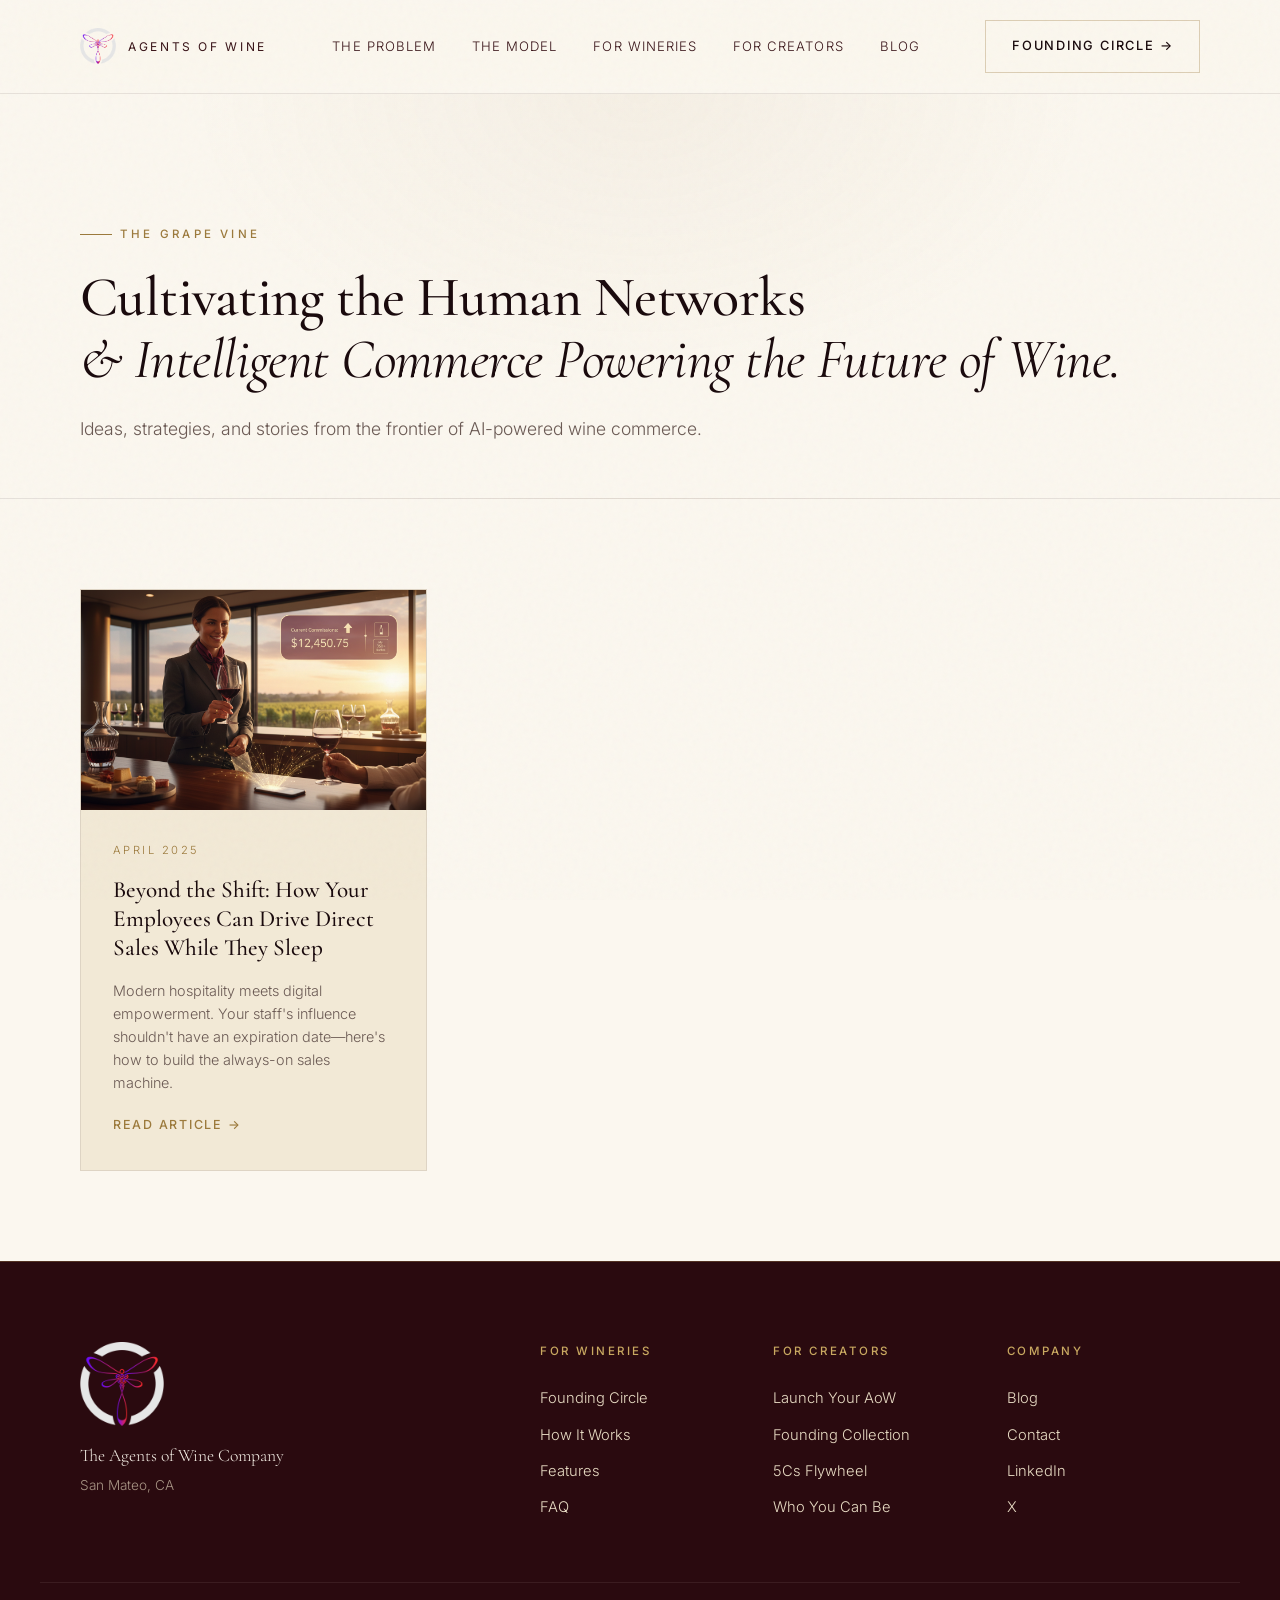
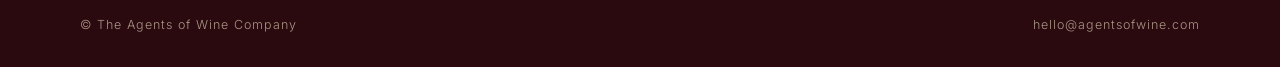
==== commit 5747e10a: "Apply site-wide copy feedback: terminology, tone, and cleanup - Cosell/Coselling as branded terms (c" ====
--- a/blog.html
+++ b/blog.html
@@ -4,12 +4,12 @@
   <meta charset="UTF-8" />
   <meta name="viewport" content="width=device-width, initial-scale=1.0" />
   <title>Blog — Agents of Wine</title>
-  <meta name="description" content="Insights on the future of wine commerce, AI-powered advocacy, and the coselling revolution." />
+  <meta name="description" content="Insights on the future of wine commerce, AI-powered advocacy, and the Coselling revolution." />
 
   <!-- Open Graph -->
   <meta property="og:site_name" content="Agents of Wine" />
   <meta property="og:title" content="Blog — Agents of Wine" />
-  <meta property="og:description" content="Insights on the future of wine commerce, AI-powered advocacy, and the coselling revolution." />
+  <meta property="og:description" content="Insights on the future of wine commerce, AI-powered advocacy, and the Coselling revolution." />
   <meta property="og:type" content="website" />
   <meta property="og:url" content="https://agentsofwine.com/blog.html" />
   <meta property="og:image" content="https://agentsofwine.com/AoW-Logo.png" />
@@ -21,7 +21,7 @@
   <!-- Twitter -->
   <meta name="twitter:card" content="summary" />
   <meta name="twitter:title" content="Blog �� Agents of Wine" />
-  <meta name="twitter:description" content="Insights on the future of wine commerce, AI-powered advocacy, and the coselling revolution." />
+  <meta name="twitter:description" content="Insights on the future of wine commerce, AI-powered advocacy, and the Coselling revolution." />
   <meta name="twitter:image" content="https://agentsofwine.com/AoW-Logo.png" />
 
   <link rel="icon" type="image/png" href="/AoW-Logo.png" />
@@ -104,7 +104,7 @@
       <div class="footer-col">
         <h4>For Creators</h4>
         <a href="creators.html#what">Launch Your AoW</a>
-        <a href="creators.html#genesis">Genesis Collection</a>
+        <a href="creators.html#genesis">Founding Collection</a>
         <a href="creators.html#flywheel">5Cs Flywheel</a>
         <a href="creators.html#personas">Who You Can Be</a>
       </div>
